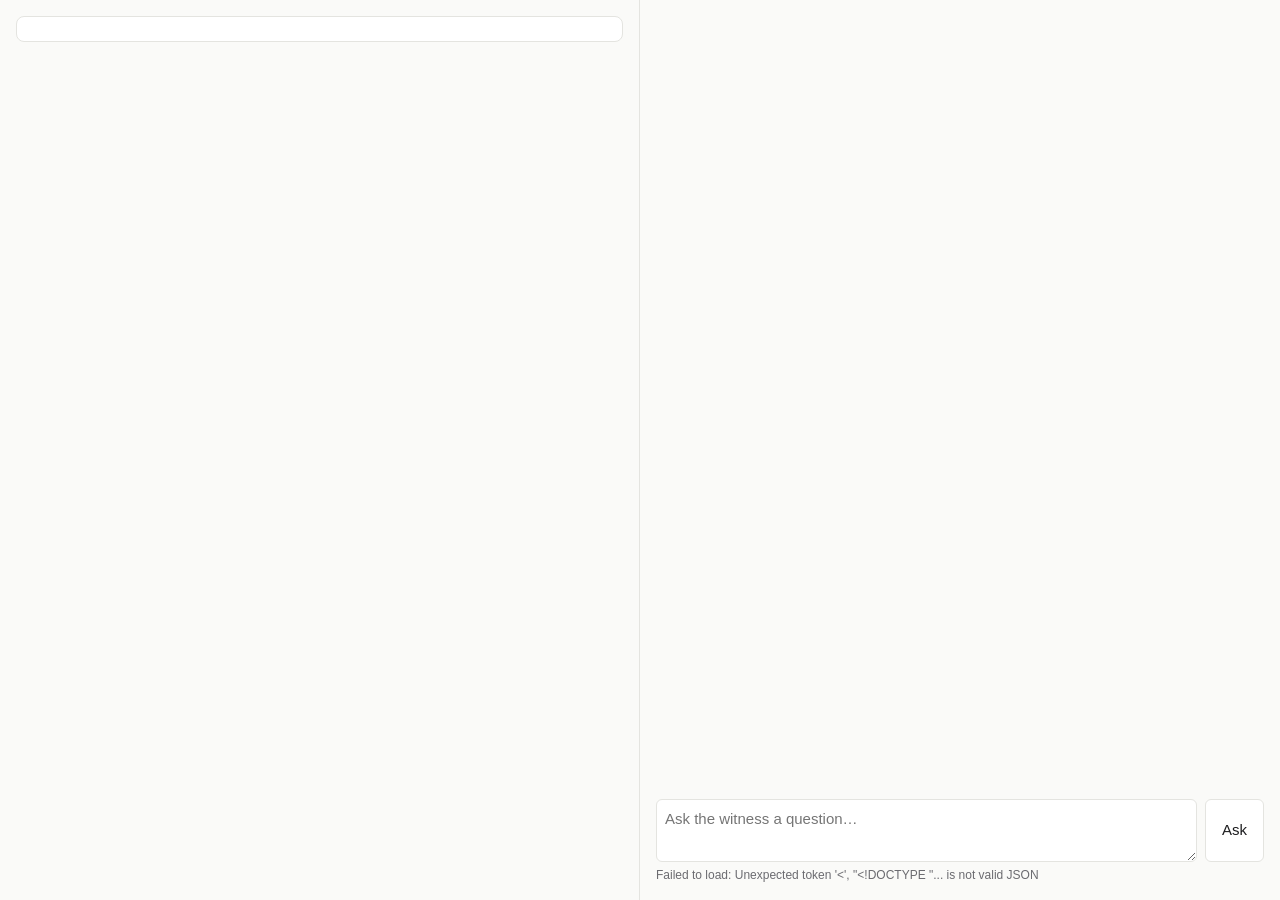
==== src/crossexam/web/index.html @ 400ca2b7 "Add Stage A web app: FastAPI examine WebSocket with streamed TTS and word-synced quote highlighting" ====
<!doctype html>
<html lang="en">
<head>
  <meta charset="utf-8">
  <meta name="viewport" content="width=device-width, initial-scale=1">
  <title>Cross-examination</title>
  <link rel="stylesheet" href="style.css">
</head>
<body>
  <main class="layout">
    <section class="left">
      <div class="witness-card" id="witness-card">
        <div class="role" id="witness-role"></div>
        <div class="name" id="witness-name"></div>
      </div>
      <div class="statement" id="statement" aria-label="Witness statement"></div>
    </section>
    <section class="right">
      <div class="transcript" id="transcript" aria-live="polite"></div>
      <form class="ask" id="ask-form">
        <textarea id="question" rows="2" placeholder="Ask the witness a question…" required></textarea>
        <button type="submit" id="ask-button">Ask</button>
      </form>
      <div class="status" id="status"></div>
    </section>
  </main>
  <script type="module" src="app.js"></script>
</body>
</html>
---- src/crossexam/web/style.css ----
:root {
  --bg: #fafaf8;
  --panel: #ffffff;
  --text: #1d1d1f;
  --muted: #6b6b70;
  --line: #e4e4e0;
  --cited: #fff8e1;
  --quote: #ffe9a8;
  --active: #f5b301;
  --badge: #eceae4;
  --warn: #9a3412;
}
@media (prefers-color-scheme: dark) {
  :root {
    --bg: #161617; --panel: #1f1f21; --text: #ececec; --muted: #9a9aa0; --line: #333336;
    --cited: #2c2716; --quote: #5a4a12; --active: #c98f00; --badge: #333336; --warn: #fdba74;
  }
}
* { box-sizing: border-box; }
body { margin: 0; background: var(--bg); color: var(--text);
       font: 15px/1.5 -apple-system, BlinkMacSystemFont, "Segoe UI", Roboto, sans-serif; }
.layout { display: grid; grid-template-columns: minmax(0, 1fr) minmax(0, 1fr); height: 100vh; }
.left, .right { display: flex; flex-direction: column; min-height: 0; padding: 16px; }
.left { border-right: 1px solid var(--line); }

.witness-card { background: var(--panel); border: 1px solid var(--line); border-radius: 8px; padding: 12px 14px; margin-bottom: 12px; }
.witness-card .role { font-weight: 600; }
.witness-card .name { color: var(--muted); }

.statement { overflow-y: auto; flex: 1; padding-right: 6px; }
.para { display: grid; grid-template-columns: 2.5em 1fr; gap: 6px; padding: 6px 8px; border-radius: 6px; margin: 2px 0; }
.para .no { color: var(--muted); text-align: right; font-variant-numeric: tabular-nums; }
.para.cited { background: var(--cited); }
.para .w { border-radius: 3px; transition: background-color 60ms linear; }
.para .w.quote { background: var(--quote); }
.para .w.active { background: var(--active); color: #000; }

.transcript { overflow-y: auto; flex: 1; }
.turn { margin: 0 0 14px; }
.turn .who { font-size: 12px; text-transform: uppercase; letter-spacing: .04em; color: var(--muted); }
.turn.counsel .text { font-style: italic; }
.turn .lead-in { color: var(--muted); }
.badges { margin-top: 4px; display: flex; gap: 6px; flex-wrap: wrap; }
.badge { font-size: 12px; background: var(--badge); border-radius: 10px; padding: 1px 8px; }
.badge.warn { color: var(--warn); }
.timing { font-size: 12px; color: var(--muted); margin-top: 2px; }

.ask { display: flex; gap: 8px; margin-top: 8px; }
.ask textarea { flex: 1; font: inherit; padding: 8px; border: 1px solid var(--line); border-radius: 6px; background: var(--panel); color: var(--text); resize: vertical; }
.ask button { font: inherit; padding: 0 16px; border-radius: 6px; border: 1px solid var(--line); background: var(--panel); color: var(--text); cursor: pointer; }
.ask button:disabled { opacity: .5; cursor: default; }
.status { font-size: 12px; color: var(--muted); min-height: 1.5em; margin-top: 4px; }

@media (max-width: 760px) {
  .layout { grid-template-columns: 1fr; height: auto; }
  .left { border-right: 0; border-bottom: 1px solid var(--line); max-height: 55vh; }
}
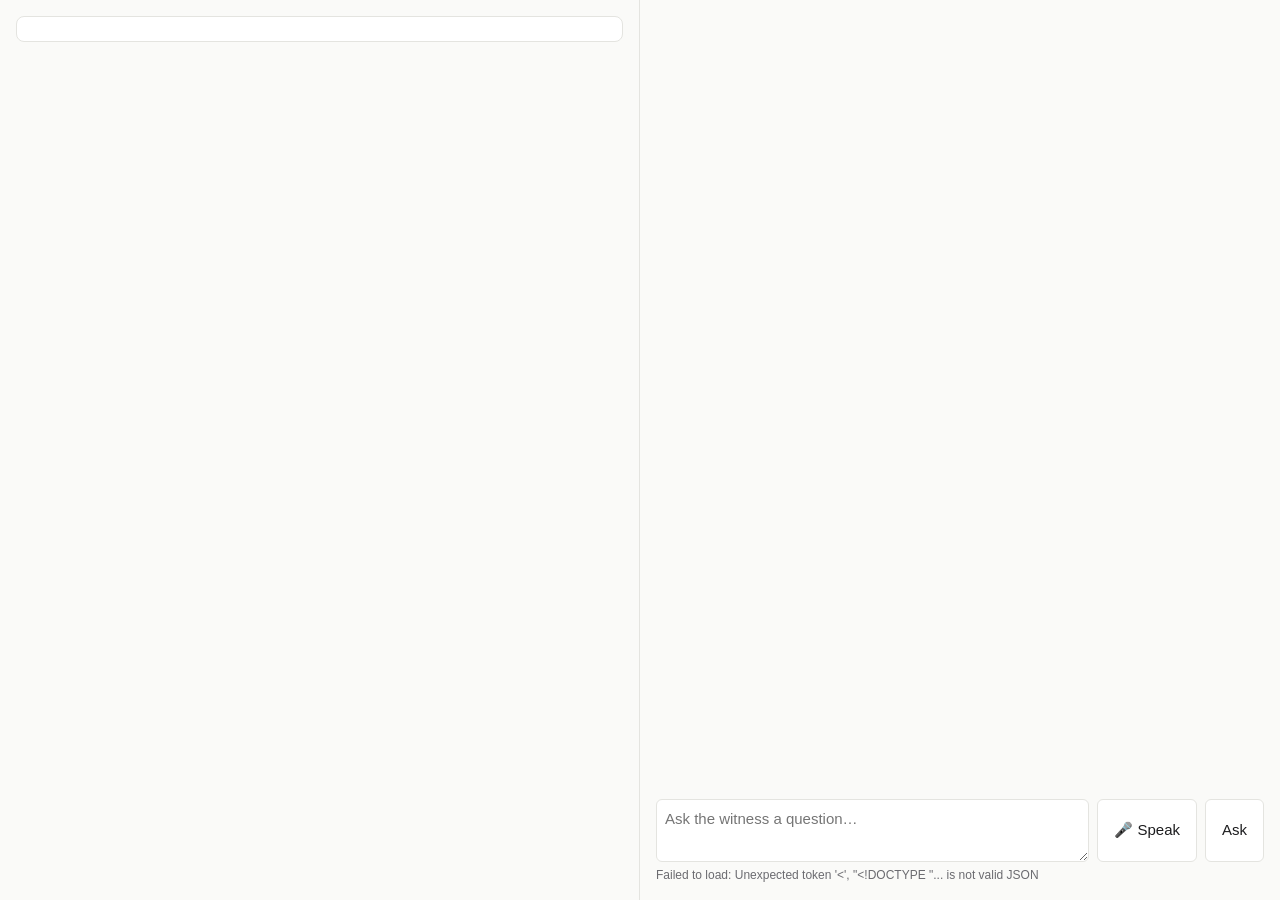
==== commit bec6aad3: "Trim cached phrase tails, chunk long quotes per flush, add spoken questions via streaming STT with k" ====
--- a/src/crossexam/web/index.html
+++ b/src/crossexam/web/index.html
@@ -19,6 +19,7 @@
       <div class="transcript" id="transcript" aria-live="polite"></div>
       <form class="ask" id="ask-form">
         <textarea id="question" rows="2" placeholder="Ask the witness a question…" required></textarea>
+        <button type="button" id="mic-button" aria-pressed="false" title="Ask by voice">🎤 Speak</button>
         <button type="submit" id="ask-button">Ask</button>
       </form>
       <div class="status" id="status"></div>
--- a/src/crossexam/web/style.css
+++ b/src/crossexam/web/style.css
@@ -5,15 +5,17 @@
   --muted: #6b6b70;
   --line: #e4e4e0;
   --cited: #fff8e1;
-  --quote: #ffe9a8;
-  --active: #f5b301;
+  --quote-pending: #fff1c7;
+  --band: #f9cf4a;
+  --quoted: #fde9a6;
+  --quoted-rule: #d9a400;
   --badge: #eceae4;
   --warn: #9a3412;
 }
 @media (prefers-color-scheme: dark) {
   :root {
     --bg: #161617; --panel: #1f1f21; --text: #ececec; --muted: #9a9aa0; --line: #333336;
-    --cited: #2c2716; --quote: #5a4a12; --active: #c98f00; --badge: #333336; --warn: #fdba74;
+    --cited: #2c2716; --quote-pending: #3a3117; --band: #8a6a0c; --quoted: #4d3f13; --quoted-rule: #c98f00; --badge: #333336; --warn: #fdba74;
   }
 }
 * { box-sizing: border-box; }
@@ -31,9 +33,12 @@
 .para { display: grid; grid-template-columns: 2.5em 1fr; gap: 6px; padding: 6px 8px; border-radius: 6px; margin: 2px 0; }
 .para .no { color: var(--muted); text-align: right; font-variant-numeric: tabular-nums; }
 .para.cited { background: var(--cited); }
-.para .w { border-radius: 3px; transition: background-color 60ms linear; }
-.para .w.quote { background: var(--quote); }
-.para .w.active { background: var(--active); color: #000; }
+/* Quote pieces abut with no padding, margin or radius so the band is continuous,
+   including across spaces, "&" and line wraps. */
+.para .q { padding: 0; margin: 0; border-radius: 0; -webkit-box-decoration-break: clone; box-decoration-break: clone; }
+.para .q.pending { background: var(--quote-pending); }
+.para .q.spoken { background: var(--band); }
+.para .q.quoted { background: var(--quoted); box-shadow: inset 0 -2px 0 var(--quoted-rule); }
 
 .transcript { overflow-y: auto; flex: 1; }
 .turn { margin: 0 0 14px; }
@@ -49,6 +54,7 @@
 .ask textarea { flex: 1; font: inherit; padding: 8px; border: 1px solid var(--line); border-radius: 6px; background: var(--panel); color: var(--text); resize: vertical; }
 .ask button { font: inherit; padding: 0 16px; border-radius: 6px; border: 1px solid var(--line); background: var(--panel); color: var(--text); cursor: pointer; }
 .ask button:disabled { opacity: .5; cursor: default; }
+.ask #mic-button[aria-pressed="true"] { border-color: var(--warn); color: var(--warn); }
 .status { font-size: 12px; color: var(--muted); min-height: 1.5em; margin-top: 4px; }
 
 @media (max-width: 760px) {
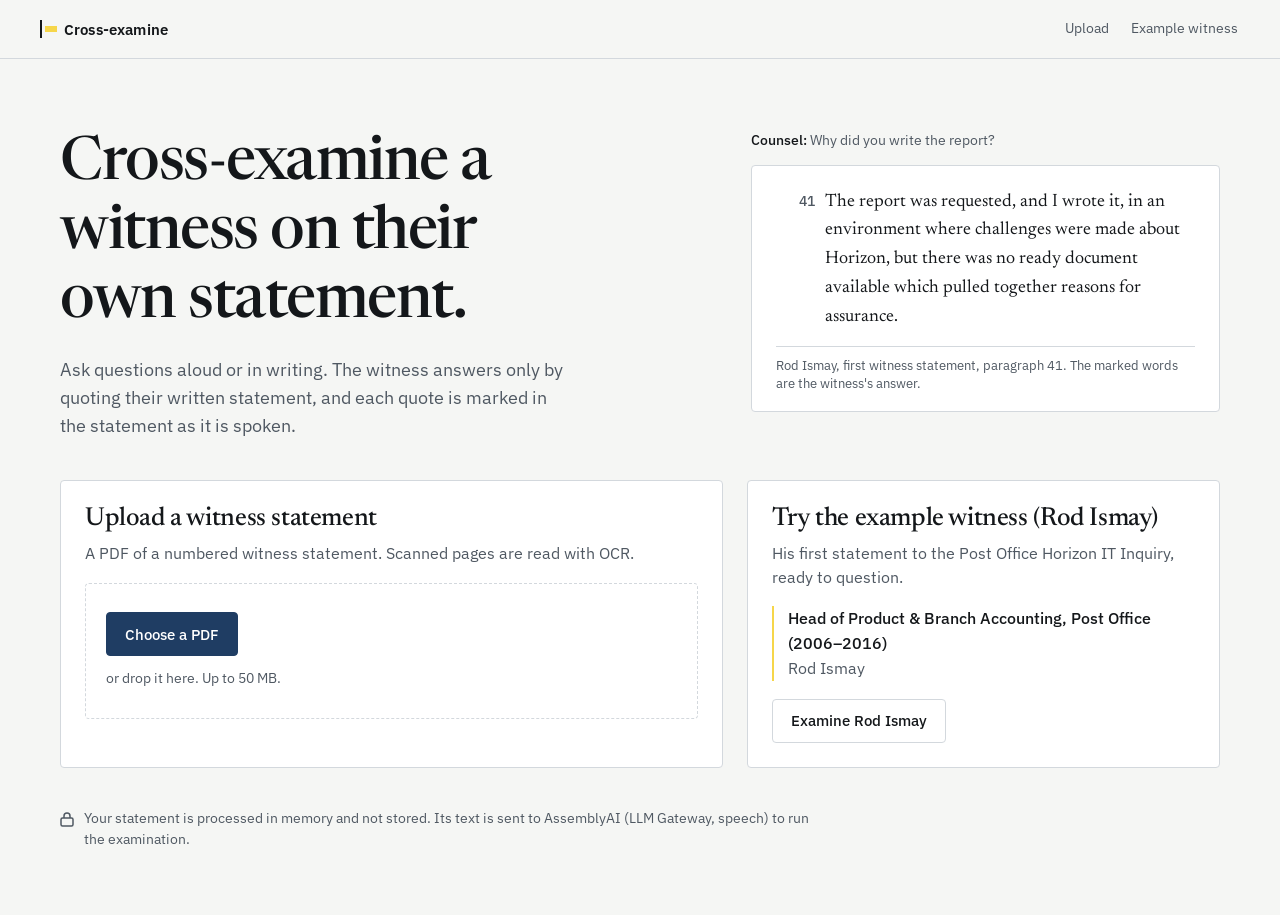
==== commit 0f0c52de: "Add front page, upload flow, confirm step and voice picker Front page with upload (drag and drop, pr" ====
--- a/src/crossexam/web/index.html
+++ b/src/crossexam/web/index.html
@@ -3,28 +3,135 @@
 <head>
   <meta charset="utf-8">
   <meta name="viewport" content="width=device-width, initial-scale=1">
-  <title>Cross-examination</title>
+  <title>Cross-examine a witness statement</title>
+  <meta name="description" content="Practise cross-examination: question a witness who answers only by quoting their written statement, with every quote marked in the statement as it is spoken.">
+  <meta property="og:type" content="website">
+  <meta property="og:title" content="Cross-examine a witness statement">
+  <meta property="og:description" content="Practise cross-examination: question a witness who answers only by quoting their written statement, with every quote marked in the statement as it is spoken.">
+  <meta name="twitter:card" content="summary">
+  <meta name="theme-color" content="#f5f6f4" media="(prefers-color-scheme: light)">
+  <meta name="theme-color" content="#111315" media="(prefers-color-scheme: dark)">
+  <link rel="icon" href="favicon.svg" type="image/svg+xml">
+  <link rel="preload" href="fonts/newsreader-400_600-normal.woff2" as="font" type="font/woff2" crossorigin>
+  <link rel="preload" href="fonts/ibm-plex-sans-400_600-normal.woff2" as="font" type="font/woff2" crossorigin>
   <link rel="stylesheet" href="style.css">
 </head>
 <body>
-  <main class="layout">
-    <section class="left">
-      <div class="witness-card" id="witness-card">
-        <div class="role" id="witness-role"></div>
-        <div class="name" id="witness-name"></div>
+  <a class="skip" href="#main">Skip to content</a>
+  <header class="topbar">
+    <a class="wordmark" href="/" aria-current="page"><span class="mark" aria-hidden="true"></span>Cross-examine</a>
+    <nav aria-label="Main"><a href="#upload" id="nav-upload">Upload</a><a href="examine.html?witness=ismay" id="nav-example">Example witness</a></nav>
+  </header>
+
+  <main id="main" tabindex="-1">
+    <!-- 1. Front page -->
+    <div class="home" id="view-home">
+      <div class="intro">
+        <h1>Cross-examine a witness on their own statement.</h1>
+        <p class="lede">Ask questions aloud or in writing. The witness answers only by quoting their written statement, and each quote is marked in the statement as it is spoken.</p>
       </div>
-      <div class="statement" id="statement" aria-label="Witness statement"></div>
-    </section>
-    <section class="right">
-      <div class="transcript" id="transcript" aria-live="polite"></div>
-      <form class="ask" id="ask-form">
-        <textarea id="question" rows="2" placeholder="Ask the witness a question…" required></textarea>
-        <button type="button" id="mic-button" aria-pressed="false" title="Ask by voice">🎤 Speak</button>
-        <button type="submit" id="ask-button">Ask</button>
-      </form>
-      <div class="status" id="status"></div>
-    </section>
+
+      <aside class="specimen" aria-label="How an answer looks">
+        <p class="ask-line"><b>Counsel:</b> Why did you write the report?</p>
+        <figure>
+          <div class="p"><span class="no">41</span><span id="specimen-text">The report was requested, and I wrote it, in an environment where challenges were made about Horizon, but <span id="specimen-quote">there was no ready document available which pulled together reasons for assurance.</span></span></div>
+          <figcaption>Rod Ismay, first witness statement, paragraph 41. The marked words are the witness's answer.</figcaption>
+        </figure>
+      </aside>
+
+      <div class="choices">
+        <section class="panel" id="upload" aria-labelledby="upload-title">
+          <h2 id="upload-title">Upload a witness statement</h2>
+          <p>A PDF of a numbered witness statement. Scanned pages are read with OCR.</p>
+          <div class="dropzone" id="dropzone">
+            <input type="file" id="file" accept="application/pdf,.pdf" class="visually-hidden">
+            <label class="btn primary" for="file">Choose a PDF</label>
+            <span class="hint" id="drop-hint">or drop it here. Up to <span id="max-mb">50</span> MB.</span>
+          </div>
+          <div class="alert" id="upload-error" role="alert" hidden></div>
+        </section>
+
+        <section class="panel example" aria-labelledby="example-title">
+          <h2 id="example-title">Try the example witness (Rod Ismay)</h2>
+          <p>His first statement to the Post Office Horizon IT Inquiry, ready to question.</p>
+          <div class="who"><div class="role" id="example-role">Head of Product &amp; Branch Accounting, Post Office (2006–2016)</div><div class="name" id="example-name">Rod Ismay</div></div>
+          <a class="btn" id="example-link" href="examine.html?witness=ismay">Examine Rod Ismay</a>
+        </section>
+      </div>
+
+      <section class="open-uploads" id="open-uploads" aria-labelledby="open-title" hidden>
+        <h2 id="open-title">Your open statements</h2>
+        <ul id="open-list"></ul>
+      </section>
+
+      <p class="privacy">
+        <svg width="14" height="16" viewBox="0 0 14 16" aria-hidden="true"><rect x="1" y="7" width="12" height="8" rx="1.5" fill="none" stroke="currentColor" stroke-width="1.5"/><path d="M4 7V5a3 3 0 0 1 6 0v2" fill="none" stroke="currentColor" stroke-width="1.5"/></svg>
+        <span>Your statement is processed in memory and not stored. Its text is sent to AssemblyAI (LLM Gateway, speech) to run the examination. <span id="ttl-note"></span></span>
+      </p>
+    </div>
+
+    <!-- 2. Upload progress -->
+    <div class="flow" id="view-progress" hidden>
+      <h2 class="title" role="heading" aria-level="1" id="progress-title" tabindex="-1">Reading the statement</h2>
+      <p class="sub" id="progress-file"></p>
+      <ol class="stages" id="stages"></ol>
+      <div class="meter" aria-hidden="true"><span id="meter"></span></div>
+      <p class="visually-hidden" role="status" id="progress-live"></p>
+      <div class="alert" id="progress-error" role="alert" hidden></div>
+      <p class="actions" id="progress-actions" hidden><a class="btn primary" href="/">Upload another statement</a></p>
+    </div>
+
+    <!-- 3. Confirm -->
+    <div class="flow" id="view-confirm" hidden>
+      <h2 class="title" role="heading" aria-level="1" id="confirm-title" tabindex="-1">Check the witness</h2>
+      <p class="sub">Drafted from the statement. Correct anything that is wrong; nothing starts until you confirm. Use “Source” to see where a value appears.</p>
+      <div class="confirm">
+        <form id="confirm-form" novalidate>
+          <div class="field">
+            <label for="f-name">Name</label>
+            <div class="row"><input id="f-name" name="name" required autocomplete="off" maxlength="120"><a class="source linkish" data-for="f-name" href="#preview">Source</a></div>
+          </div>
+          <div class="field">
+            <label for="f-label">Role label <span class="note">(shown above the name during the examination)</span></label>
+            <div class="row"><input id="f-label" name="role_label" required autocomplete="off" maxlength="300"></div>
+          </div>
+          <div id="roles"></div>
+          <p class="note" id="no-roles" hidden>No roles left. The role label above is what will be shown.</p>
+          <div id="dropped-box" hidden>
+            <p class="note">Left out of the draft because they do not appear in the statement:</p>
+            <ul class="dropped" id="dropped"></ul>
+          </div>
+          <fieldset class="voices" id="voices">
+            <legend class="legend">Voice</legend>
+          </fieldset>
+          <div class="alert" id="confirm-error" role="alert" hidden></div>
+          <p class="actions">
+            <button class="btn primary" type="submit" id="confirm-button">Confirm and start the examination</button>
+            <button class="btn" type="button" id="discard">Discard this upload</button>
+          </p>
+        </form>
+        <section class="preview" id="preview" aria-labelledby="preview-title">
+          <h2 id="preview-title">Statement</h2>
+          <p class="note preview-note">The title page comes first: names are often only there.</p>
+          <div class="doc statement-text" id="preview-doc" tabindex="0" role="region" aria-label="Statement preview"></div>
+        </section>
+      </div>
+    </div>
   </main>
-  <script type="module" src="app.js"></script>
+
+  <template id="role-template">
+    <fieldset class="role">
+      <legend></legend>
+      <div class="field"><label>Title</label><div class="row"><input data-k="title" required maxlength="200" autocomplete="off"><a class="source linkish" href="#preview">Source</a></div></div>
+      <div class="field"><label>Organisation</label><div class="row"><input data-k="organisation" maxlength="200" autocomplete="off"><a class="source linkish" href="#preview">Source</a></div></div>
+      <div class="pair">
+        <div class="field"><label>From</label><div class="row"><input data-k="from" maxlength="60" autocomplete="off"><a class="source linkish" href="#preview">Source</a></div></div>
+        <div class="field"><label>To</label><div class="row"><input data-k="to" maxlength="60" autocomplete="off"><a class="source linkish" href="#preview">Source</a></div></div>
+      </div>
+      <p class="role-head"><span></span><button type="button" class="btn small remove">Remove role</button></p>
+    </fieldset>
+  </template>
+
+  <script type="module" src="home.js"></script>
 </body>
 </html>
--- a/src/crossexam/web/style.css
+++ b/src/crossexam/web/style.css
@@ -1,63 +1,283 @@
+/* Design: docs/DESIGN.md ("the hearing bundle"). Tokens first, then shared parts, then pages. */
+@font-face {
+  font-family: "Newsreader";
+  src: url("fonts/newsreader-400_600-normal.woff2") format("woff2");
+  font-weight: 400 600;
+  font-style: normal;
+  font-display: optional;
+}
+@font-face {
+  font-family: "IBM Plex Sans";
+  src: url("fonts/ibm-plex-sans-400_600-normal.woff2") format("woff2");
+  font-weight: 400 600;
+  font-style: normal;
+  font-display: swap;
+}
+
 :root {
-  --bg: #fafaf8;
-  --panel: #ffffff;
-  --text: #1d1d1f;
-  --muted: #6b6b70;
-  --line: #e4e4e0;
-  --cited: #fff8e1;
-  --quote-pending: #fff1c7;
-  --band: #f9cf4a;
-  --quoted: #fde9a6;
-  --quoted-rule: #d9a400;
-  --badge: #eceae4;
-  --warn: #9a3412;
+  color-scheme: light;
+  --ground: #f5f6f4;
+  --surface: #ffffff;
+  --ink: #14171a;
+  --muted: #4f5862;
+  --line: #d3d8dd;
+  --accent: #1f3d63;
+  --accent-ink: #ffffff;
+  --band: #f6d64a;
+  --band-ink: #14171a;
+  --band-soft: #fbedb0;
+  --cited: #fdf8e3;
+  --warn: #8a2c0d;
+  --warn-soft: #fbe9e1;
+  --ok: #1d5b34;
+  --serif: "Newsreader", "Iowan Old Style", Georgia, serif;
+  --sans: "IBM Plex Sans", system-ui, -apple-system, "Segoe UI", sans-serif;
+  --ease: cubic-bezier(.2, .7, .2, 1);
+  --radius: 4px;
 }
 @media (prefers-color-scheme: dark) {
-  :root {
-    --bg: #161617; --panel: #1f1f21; --text: #ececec; --muted: #9a9aa0; --line: #333336;
-    --cited: #2c2716; --quote-pending: #3a3117; --band: #8a6a0c; --quoted: #4d3f13; --quoted-rule: #c98f00; --badge: #333336; --warn: #fdba74;
+  :root:not([data-theme="light"]) {
+    color-scheme: dark;
+    --ground: #111315; --surface: #191c1f; --ink: #eceef0; --muted: #a7b0ba; --line: #2f353b;
+    --accent: #9cc0ff; --accent-ink: #0d1726; --band: #7a5f0e; --band-ink: #fff8dc; --band-soft: #3d3313;
+    --cited: #24211a; --warn: #ffb38a; --warn-soft: #3a2219; --ok: #8fd6a6;
   }
 }
+:root[data-theme="dark"] {
+  color-scheme: dark;
+  --ground: #111315; --surface: #191c1f; --ink: #eceef0; --muted: #a7b0ba; --line: #2f353b;
+  --accent: #9cc0ff; --accent-ink: #0d1726; --band: #7a5f0e; --band-ink: #fff8dc; --band-soft: #3d3313;
+  --cited: #24211a; --warn: #ffb38a; --warn-soft: #3a2219; --ok: #8fd6a6;
+}
+
 * { box-sizing: border-box; }
-body { margin: 0; background: var(--bg); color: var(--text);
-       font: 15px/1.5 -apple-system, BlinkMacSystemFont, "Segoe UI", Roboto, sans-serif; }
-.layout { display: grid; grid-template-columns: minmax(0, 1fr) minmax(0, 1fr); height: 100vh; }
-.left, .right { display: flex; flex-direction: column; min-height: 0; padding: 16px; }
-.left { border-right: 1px solid var(--line); }
-
-.witness-card { background: var(--panel); border: 1px solid var(--line); border-radius: 8px; padding: 12px 14px; margin-bottom: 12px; }
-.witness-card .role { font-weight: 600; }
-.witness-card .name { color: var(--muted); }
-
-.statement { overflow-y: auto; flex: 1; padding-right: 6px; }
-.para { display: grid; grid-template-columns: 2.5em 1fr; gap: 6px; padding: 6px 8px; border-radius: 6px; margin: 2px 0; }
-.para .no { color: var(--muted); text-align: right; font-variant-numeric: tabular-nums; }
+html { -webkit-text-size-adjust: 100%; }
+body { margin: 0; background: var(--ground); color: var(--ink); font: 16px/1.55 var(--sans); }
+::selection { background: var(--band); color: var(--band-ink); }
+h1, h2, h3 { font-family: var(--serif); font-weight: 500; letter-spacing: -0.015em; line-height: 1.15; margin: 0; }
+a { color: var(--accent); text-underline-offset: 3px; }
+:focus-visible { outline: 2px solid var(--accent); outline-offset: 2px; border-radius: 2px; }
+/* Headings and main receive focus only to move the reader there after a view change. */
+[tabindex="-1"]:focus { outline: none; }
+[hidden] { display: none !important; }
+.visually-hidden { position: absolute; width: 1px; height: 1px; overflow: hidden; clip: rect(0 0 0 0); white-space: nowrap; }
+.skip { position: absolute; left: 12px; top: -48px; background: var(--surface); padding: 8px 12px; z-index: 10;
+        border: 1px solid var(--line); border-radius: var(--radius); }
+.skip:focus { top: 12px; }
+
+/* ---------- top bar ---------- */
+.topbar { display: flex; align-items: center; justify-content: space-between; gap: 16px;
+          padding: 14px clamp(16px, 4vw, 40px); border-bottom: 1px solid var(--line); }
+.wordmark { font: 600 15px/1 var(--sans); letter-spacing: .01em; color: var(--ink); text-decoration: none;
+            display: inline-flex; align-items: center; gap: 10px; padding-block: 6px; }
+.wordmark .mark::after { transition: right .24s var(--ease), top .24s var(--ease), height .24s var(--ease); }
+/* On hover the mark runs out under the wordmark, as a highlighter underline. */
+.wordmark:hover .mark::after { right: -114px; top: 17px; height: 4px; }
+.wordmark .mark { width: 14px; height: 18px; border-left: 2px solid var(--ink); position: relative; }
+.wordmark .mark::after { content: ""; position: absolute; left: 3px; right: -3px; top: 6px; height: 6px; background: var(--band); }
+.topbar nav { display: flex; gap: 18px; font-size: 14px; }
+/* Nav links are marked like a quote on hover: the band runs under the words, left to right. */
+.topbar nav a { color: var(--muted); text-decoration: none; padding: 4px 2px;
+                background: linear-gradient(var(--band), var(--band)) left bottom / 0% 100% no-repeat;
+                transition: background-size .2s var(--ease), color .2s var(--ease); }
+.topbar nav a:hover, .topbar nav a:focus-visible { color: var(--band-ink); background-size: 100% 100%; }
+
+/* ---------- buttons: the band fills along the bottom edge on hover ---------- */
+.btn { font: 500 15px/1 var(--sans); display: inline-flex; align-items: center; justify-content: center; gap: 8px;
+       min-height: 44px; padding: 0 18px; border-radius: var(--radius); border: 1px solid var(--line);
+       background: var(--surface); color: var(--ink); cursor: pointer; text-decoration: none;
+       position: relative; overflow: hidden; transition: border-color .16s var(--ease), transform .16s var(--ease); }
+.btn::after { content: ""; position: absolute; left: 0; bottom: 0; height: 3px; width: 100%; background: var(--band);
+              transform: scaleX(0); transform-origin: left; transition: transform .24s var(--ease); }
+.btn:hover::after, .btn:focus-visible::after { transform: scaleX(1); }
+.btn:hover { border-color: var(--ink); }
+.btn:active { transform: translateY(1px); }
+.btn.primary { background: var(--accent); color: var(--accent-ink); border-color: var(--accent); }
+.btn:disabled { opacity: .55; cursor: default; }
+.btn:disabled::after { transform: scaleX(0); }
+.btn.small { min-height: 32px; padding: 0 10px; font-size: 13px; }
+.linkish { font: inherit; background: none; border: 0; padding: 2px 0; color: var(--accent); cursor: pointer;
+           text-decoration: underline; text-underline-offset: 3px; }
+.linkish:hover { text-decoration-thickness: 2px; }
+
+/* ---------- front page ---------- */
+.home { max-width: 1240px; margin: 0 auto; padding: clamp(28px, 6vw, 72px) clamp(16px, 4vw, 40px) 64px;
+        display: grid; grid-template-columns: repeat(12, minmax(0, 1fr)); column-gap: 24px; row-gap: 40px; }
+.home .intro { grid-column: 1 / span 6; }
+.home .specimen { grid-column: 8 / span 5; align-self: start; }
+.home h1 { font-size: clamp(36px, 5.2vw, 60px); font-variation-settings: "opsz" 72; letter-spacing: -0.025em; max-width: 14ch; }
+.home .lede { font-size: 18px; color: var(--muted); max-width: 46ch; margin: 18px 0 0; }
+.choices { grid-column: 1 / -1; display: grid; grid-template-columns: minmax(0, 7fr) minmax(0, 5fr); gap: 24px; }
+.panel { background: var(--surface); border: 1px solid var(--line); border-radius: var(--radius); padding: 24px; }
+.panel h2 { font-size: 26px; margin-bottom: 6px; }
+.panel p { margin: 0; color: var(--muted); }
+.dropzone { margin-top: 18px; border: 1.5px dashed var(--line); border-radius: var(--radius); padding: 28px 20px;
+            display: grid; gap: 12px; justify-items: start; transition: border-color .16s var(--ease), background .16s var(--ease); }
+.dropzone.over { border-color: var(--accent); background: var(--band-soft); }
+.dropzone .hint { font-size: 14px; color: var(--muted); }
+.dropzone:focus-within label.btn { outline: 2px solid var(--accent); outline-offset: 2px; }
+.dropzone:focus-within label.btn::after { transform: scaleX(1); }
+.example .who { margin: 16px 0 18px; padding-left: 14px; border-left: 2px solid var(--band); }
+.example .who .role { font-weight: 500; }
+.example .who .name { color: var(--muted); }
+.privacy { grid-column: 1 / span 8; font-size: 14px; color: var(--muted); display: flex; gap: 10px; margin: 0; }
+.privacy svg { flex: none; margin-top: 3px; }
+.open-uploads { grid-column: 1 / -1; }
+.open-uploads h2 { font-size: 20px; margin-bottom: 8px; }
+.open-uploads ul { list-style: none; margin: 0; padding: 0; border-top: 1px solid var(--line); }
+.open-uploads li { display: flex; align-items: center; gap: 16px; padding: 10px 0; border-bottom: 1px solid var(--line); }
+.open-uploads li .what { flex: 1; min-width: 0; }
+.open-uploads li .file { font-size: 13px; color: var(--muted); overflow-wrap: anywhere; }
+
+/* The specimen: one real paragraph, marked as the examination marks it. */
+.specimen { font-family: var(--serif); }
+.specimen .ask-line { font: 14px/1.4 var(--sans); color: var(--muted); margin: 0 0 14px; }
+.specimen .ask-line b { color: var(--ink); font-weight: 500; }
+.specimen figure { margin: 0; background: var(--surface); border: 1px solid var(--line); border-radius: var(--radius);
+                   padding: 22px 24px 18px; }
+.specimen .p { display: grid; grid-template-columns: 2.2em 1fr; gap: 10px; font-size: 18px; line-height: 1.6; }
+.specimen .p .no { font: 500 14px/1.9 var(--sans); color: var(--muted); text-align: right; font-variant-numeric: tabular-nums; }
+.specimen figcaption { font: 13px/1.4 var(--sans); color: var(--muted); margin-top: 14px; border-top: 1px solid var(--line); padding-top: 10px; }
+.sweep { background-image: linear-gradient(var(--band), var(--band)); background-repeat: no-repeat;
+         background-size: 0% 100%; color: inherit; -webkit-box-decoration-break: clone; box-decoration-break: clone;
+         animation: sweep .09s var(--ease) forwards; animation-delay: calc(600ms + var(--i) * 90ms); }
+@keyframes sweep { to { background-size: 100% 100%; color: var(--band-ink); } }
+
+/* ---------- upload progress ---------- */
+.flow { max-width: 1240px; margin: 0 auto; padding: clamp(24px, 5vw, 56px) clamp(16px, 4vw, 40px) 64px; }
+.flow .title { font-size: clamp(30px, 4vw, 44px); }
+.flow .sub { color: var(--muted); margin: 8px 0 0; overflow-wrap: anywhere; }
+.stages { list-style: none; margin: 28px 0 0; padding: 0; max-width: 560px; border-top: 1px solid var(--line); }
+.stages li { display: grid; grid-template-columns: 22px 1fr auto; gap: 12px; align-items: baseline; padding: 12px 0;
+             border-bottom: 1px solid var(--line); color: var(--muted); }
+.stages li .dot { width: 10px; height: 10px; border-radius: 50%; border: 1.5px solid var(--line); align-self: center; }
+.stages li.now { color: var(--ink); }
+.stages li.now .dot { border-color: var(--accent); background: var(--band); }
+.stages li.done .dot { background: var(--ink); border-color: var(--ink); }
+.stages li .detail { font-size: 14px; font-variant-numeric: tabular-nums; }
+.meter { height: 4px; background: var(--line); border-radius: 2px; margin-top: 10px; overflow: hidden; max-width: 560px; }
+.meter > span { display: block; height: 100%; width: 0; background: var(--accent); transition: width .24s var(--ease); }
+.alert { margin-top: 20px; max-width: 640px; padding: 14px 16px; border-radius: var(--radius);
+         border: 1px solid var(--warn); background: var(--warn-soft); color: var(--ink); }
+.alert strong { color: var(--warn); }
+
+/* ---------- confirm ---------- */
+.confirm { display: grid; grid-template-columns: minmax(0, 5fr) minmax(0, 7fr); gap: 32px; margin-top: 28px; align-items: start; }
+.confirm form { display: grid; grid-template-columns: minmax(0, 1fr); gap: 22px; }
+.field { display: grid; grid-template-columns: minmax(0, 1fr); gap: 6px; min-width: 0; }
+.field label, .legend { font-weight: 500; font-size: 14px; }
+.field .row { display: flex; gap: 10px; align-items: center; }
+.field input { flex: 1; min-width: 0; font: 16px/1.4 var(--sans); padding: 10px 12px; color: var(--ink);
+               background: var(--surface); border: 1px solid var(--line); border-radius: var(--radius); }
+.field input:hover { border-color: var(--muted); }
+.source { font-size: 13px; white-space: nowrap; }
+.source.missing { color: var(--muted); text-decoration: none; cursor: default; }
+fieldset { border: 1px solid var(--line); border-radius: var(--radius); padding: 14px 16px 16px; margin: 0; display: grid; grid-template-columns: minmax(0, 1fr); gap: 12px; min-width: 0; }
+fieldset legend { padding: 0 6px; font: 500 14px/1 var(--sans); }
+.role-head { display: flex; justify-content: space-between; align-items: center; }
+.pair { display: grid; grid-template-columns: minmax(0, 1fr) minmax(0, 1fr); gap: 12px; }
+.note { font-size: 14px; color: var(--muted); margin: 0; }
+.dropped { font-size: 14px; color: var(--muted); margin: 0; padding-left: 18px; }
+.voices { display: grid; grid-template-columns: repeat(auto-fill, minmax(196px, 1fr)); gap: 8px; border: 0; padding: 0; }
+.voices legend { margin-bottom: 8px; padding: 0; }
+.voice { display: flex; align-items: center; gap: 8px; padding: 6px 8px 6px 10px; border: 1px solid var(--line);
+         border-radius: var(--radius); background: var(--surface); }
+.voice:has(input:checked) { border-color: var(--accent); box-shadow: inset 3px 0 0 var(--band); }
+.voice label { flex: 1; display: flex; flex-direction: column; cursor: pointer; font-size: 15px; text-transform: capitalize; }
+.voice label small { color: var(--muted); font-size: 12px; text-transform: none; }
+.voice input { accent-color: var(--accent); width: 16px; height: 16px; }
+.play { width: 32px; height: 32px; border-radius: 50%; border: 1px solid var(--line); background: var(--ground);
+        color: var(--ink); cursor: pointer; display: grid; place-items: center; transition: border-color .16s var(--ease); }
+.play:hover { border-color: var(--ink); }
+.play[aria-pressed="true"] { background: var(--band); color: var(--band-ink); border-color: var(--band); }
+.actions { display: flex; gap: 12px; flex-wrap: wrap; align-items: center; }
+
+.preview { background: var(--surface); border: 1px solid var(--line); border-radius: var(--radius);
+           position: sticky; top: 16px; max-height: calc(100vh - 32px); display: flex; flex-direction: column; }
+.preview h2 { font: 600 14px/1 var(--sans); padding: 14px 18px 4px; }
+.preview .preview-note { padding: 0 18px 10px; border-bottom: 1px solid var(--line); font-size: 13px; }
+.preview .doc { overflow-y: auto; padding: 8px 10px 20px; }
+.preview .titlepage { font: 14px/1.5 var(--sans); color: var(--muted); padding: 8px; border-bottom: 1px dashed var(--line); white-space: pre-wrap; }
+.preview mark { background: var(--band); color: var(--band-ink); border-radius: 2px; padding: 0 1px; }
+
+/* ---------- statement (examination and preview) ---------- */
+.statement-text { font-family: var(--serif); font-size: 17px; line-height: 1.55; }
+.para { display: grid; grid-template-columns: 2.8em 1fr; gap: 10px; padding: 6px 8px; border-radius: var(--radius); margin: 1px 0;
+        transition: background-color .24s var(--ease); }
+.para .no { font: 500 13px/1.95 var(--sans); color: var(--muted); text-align: right; font-variant-numeric: tabular-nums; }
 .para.cited { background: var(--cited); }
+.para.referred { background: var(--band); color: var(--band-ink); }
+.para.referred .no { color: var(--band-ink); }
+.para.sub { padding-left: 2.6em; }
+.para.flash { background: var(--band-soft); }
+.section-heading { font: 600 12px/1.3 var(--sans); text-transform: uppercase; letter-spacing: .06em; color: var(--muted);
+                   margin: 20px 8px 6px calc(2.8em + 18px); }
 /* Quote pieces abut with no padding, margin or radius so the band is continuous,
    including across spaces, "&" and line wraps. */
 .para .q { padding: 0; margin: 0; border-radius: 0; -webkit-box-decoration-break: clone; box-decoration-break: clone; }
-.para .q.pending { background: var(--quote-pending); }
-.para .q.spoken { background: var(--band); }
-.para .q.quoted { background: var(--quoted); box-shadow: inset 0 -2px 0 var(--quoted-rule); }
-
-.transcript { overflow-y: auto; flex: 1; }
-.turn { margin: 0 0 14px; }
-.turn .who { font-size: 12px; text-transform: uppercase; letter-spacing: .04em; color: var(--muted); }
+.para .q.pending { background: var(--band-soft); }
+.para .q.spoken { background: var(--band); color: var(--band-ink); }
+.para .q.quoted { background: var(--band-soft); box-shadow: inset 0 -2px 0 var(--band); }
+
+/* ---------- examination ---------- */
+.exam-page { height: 100vh; display: flex; flex-direction: column; }
+.layout { flex: 1; min-height: 0; display: grid; grid-template-columns: minmax(0, 1fr) minmax(0, 1fr); }
+.left, .right { display: flex; flex-direction: column; min-height: 0; padding: 18px clamp(16px, 2.5vw, 28px); }
+.left { border-right: 1px solid var(--line); background: var(--surface); }
+.witness-card { padding: 2px 0 14px 14px; margin-bottom: 8px; border-left: 2px solid var(--band); }
+.witness-card .role { font: 500 22px/1.2 var(--serif); letter-spacing: -0.01em; }
+.witness-card .name { color: var(--muted); margin-top: 4px; }
+.statement { overflow-y: auto; flex: 1; padding-right: 6px; }
+.transcript { overflow-y: auto; flex: 1; padding-right: 4px; }
+.transcript:empty::before { content: "Ask a question below. The witness answers only by quoting their statement, and the passage is marked in the statement as it is read.";
+                            display: block; color: var(--muted); max-width: 42ch; margin-top: 8px; }
+.turn { margin: 0 0 18px; }
+.turn .who { font: 600 12px/1.3 var(--sans); text-transform: uppercase; letter-spacing: .06em; color: var(--muted); }
+.turn .text { margin-top: 3px; }
 .turn.counsel .text { font-style: italic; }
+.turn.witness .text { font: 18px/1.55 var(--serif); }
 .turn .lead-in { color: var(--muted); }
-.badges { margin-top: 4px; display: flex; gap: 6px; flex-wrap: wrap; }
-.badge { font-size: 12px; background: var(--badge); border-radius: 10px; padding: 1px 8px; }
-.badge.warn { color: var(--warn); }
-.timing { font-size: 12px; color: var(--muted); margin-top: 2px; }
-
-.ask { display: flex; gap: 8px; margin-top: 8px; }
-.ask textarea { flex: 1; font: inherit; padding: 8px; border: 1px solid var(--line); border-radius: 6px; background: var(--panel); color: var(--text); resize: vertical; }
-.ask button { font: inherit; padding: 0 16px; border-radius: 6px; border: 1px solid var(--line); background: var(--panel); color: var(--text); cursor: pointer; }
-.ask button:disabled { opacity: .5; cursor: default; }
+.turn .quote.referral { background: var(--band); color: var(--band-ink); padding: 1px 4px; border-radius: 2px;
+                        -webkit-box-decoration-break: clone; box-decoration-break: clone; }
+.badges { margin-top: 6px; display: flex; gap: 6px; flex-wrap: wrap; }
+.badge { font: 500 12px/1.6 var(--sans); border: 1px solid var(--line); border-radius: var(--radius); padding: 0 8px; color: var(--muted); }
+.badge.warn { color: var(--warn); border-color: currentColor; }
+.badge.referral { background: var(--band); color: var(--band-ink); border-color: var(--band); }
+.timing { font-size: 12px; color: var(--muted); margin-top: 3px; }
+.timing pre { margin: 4px 0 0; white-space: pre-wrap; }
+.turn .edit { font: inherit; font-size: 12px; text-transform: none; letter-spacing: 0; border: 0; background: none;
+              color: var(--accent); text-decoration: underline; cursor: pointer; padding: 0 2px; }
+.ask { display: flex; gap: 8px; margin-top: 10px; align-items: stretch; }
+.ask textarea { flex: 1; min-width: 0; font: 16px/1.45 var(--sans); padding: 10px 12px; border: 1px solid var(--line);
+                border-radius: var(--radius); background: var(--surface); color: var(--ink); resize: vertical; }
+.ask textarea:hover { border-color: var(--muted); }
+.ask .btn { min-height: auto; }
 .ask #mic-button[aria-pressed="true"] { border-color: var(--warn); color: var(--warn); }
-.status { font-size: 12px; color: var(--muted); min-height: 1.5em; margin-top: 4px; }
-
+.ask #mic-button .rec { width: 9px; height: 9px; border-radius: 50%; background: currentColor; }
+.status { font-size: 13px; color: var(--muted); min-height: 1.6em; margin-top: 6px; }
+.gone { margin: 48px auto; max-width: 560px; padding: 0 16px; }
+.gone h1, .gone .title { font-size: 32px; margin-bottom: 10px; }
+
+@media (max-width: 900px) {
+  .home .intro, .home .specimen, .privacy { grid-column: 1 / -1; }
+  .choices, .confirm { grid-template-columns: 1fr; }
+  .preview { position: static; max-height: 60vh; }
+}
 @media (max-width: 760px) {
-  .layout { grid-template-columns: 1fr; height: auto; }
-  .left { border-right: 0; border-bottom: 1px solid var(--line); max-height: 55vh; }
-}
+  /* Phone: the statement fills the screen above a composer pinned to the bottom. */
+  .exam-page { height: 100dvh; }
+  .layout { grid-template-columns: 1fr; grid-template-rows: minmax(0, 3fr) minmax(0, 2fr); }
+  .left, .right { padding: 12px 16px; }
+  .left { border-right: 0; border-bottom: 1px solid var(--line); }
+  .right { padding-bottom: max(12px, env(safe-area-inset-bottom)); }
+  .witness-card .role { font-size: 18px; }
+  .ask { flex-wrap: wrap; }
+  .ask textarea { flex-basis: 100%; }
+  .ask .btn { flex: 1; min-height: 44px; }
+  .pair { grid-template-columns: 1fr; }
+  .topbar nav { gap: 12px; }
+}
+@media (prefers-reduced-motion: reduce) {
+  *, *::before, *::after { transition: none !important; animation: none !important; }
+  .sweep { background-size: 100% 100%; color: var(--band-ink); }
+}
